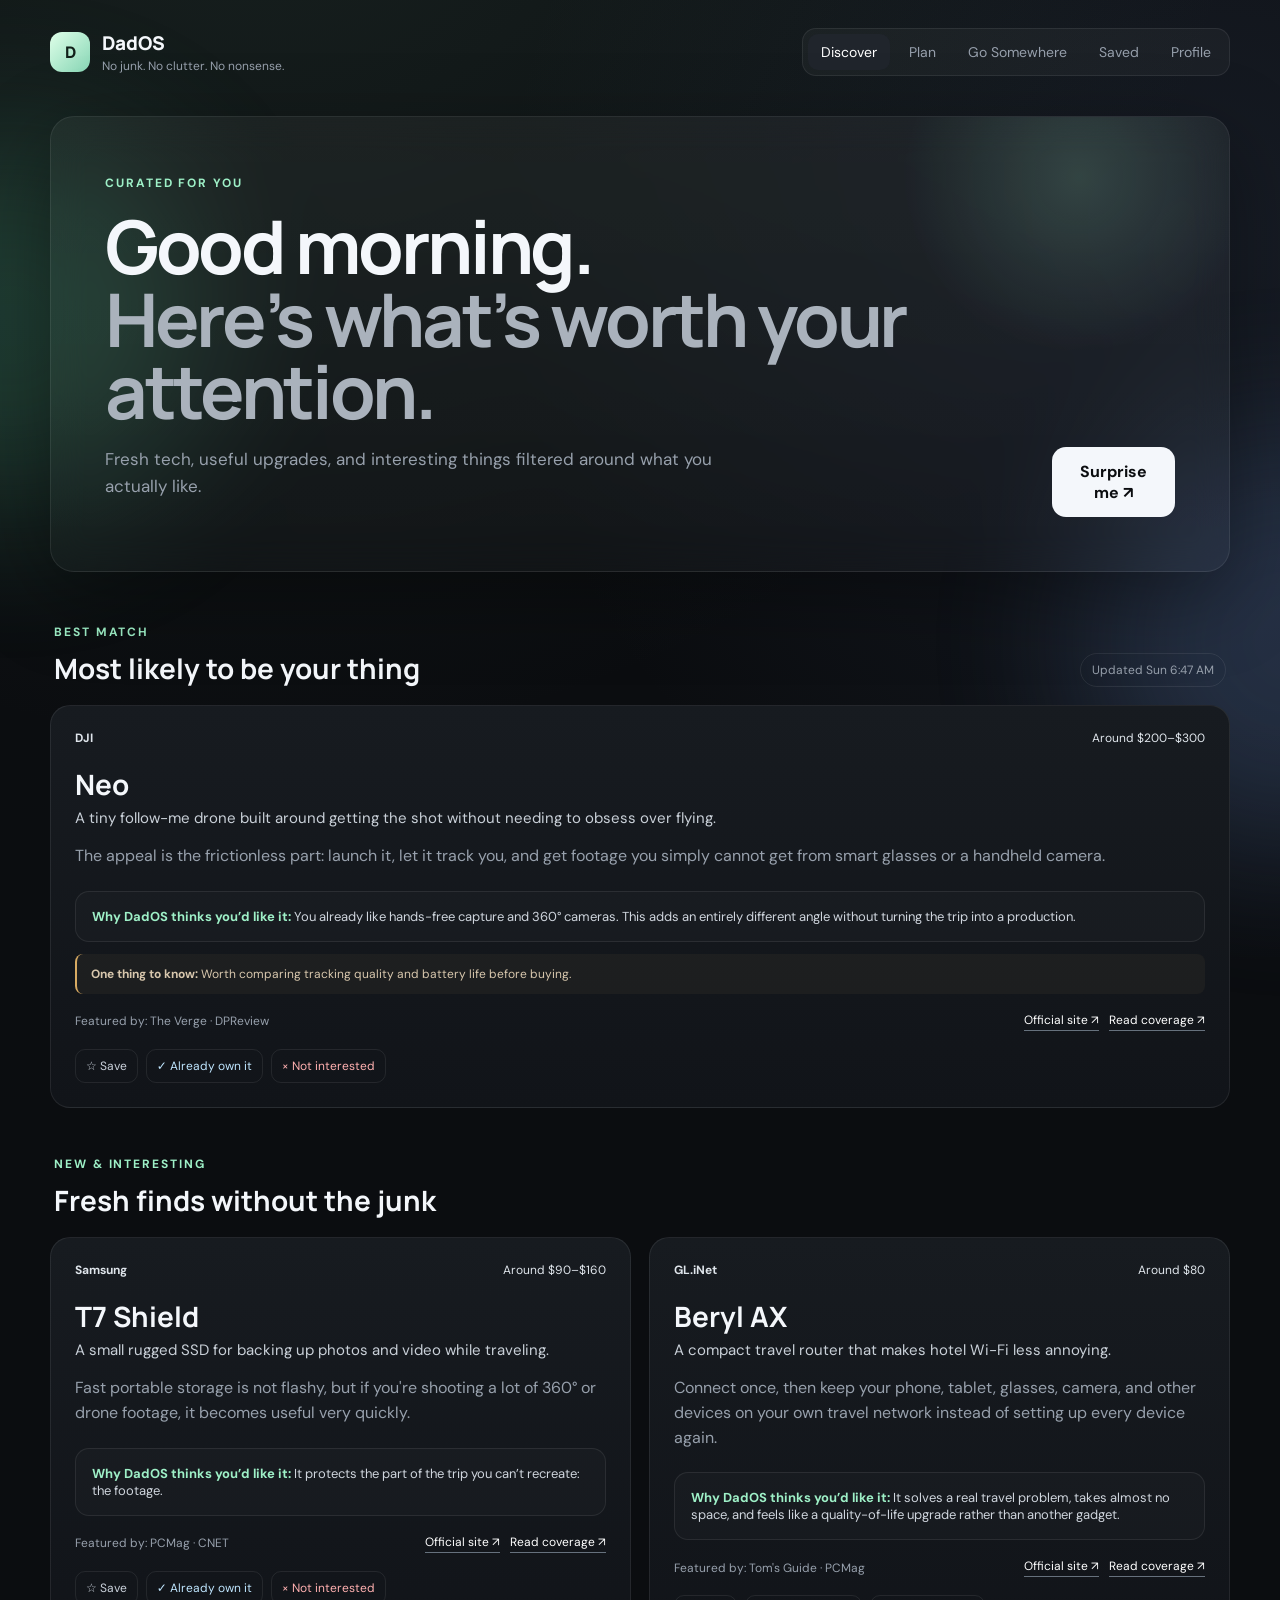
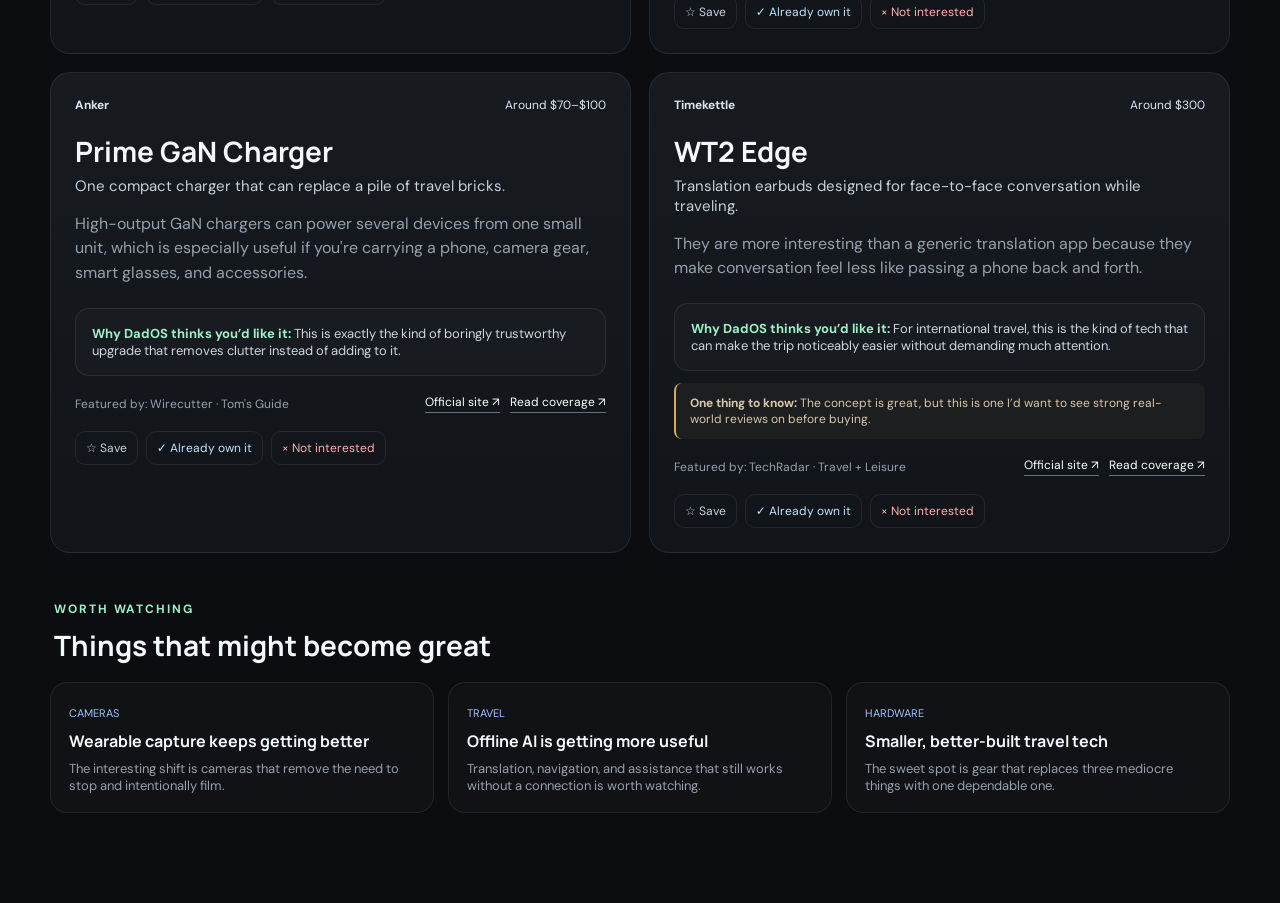
==== public/index.html @ a4ceeb44 "Add files via upload" ====
<!DOCTYPE html>
<html lang="en">
<head>
  <meta charset="UTF-8" />
  <meta name="viewport" content="width=device-width, initial-scale=1.0" />
  <title>DadOS</title>
  <meta name="description" content="Interesting things to buy. Interesting things to do. No junk." />
  <link rel="preconnect" href="https://fonts.googleapis.com">
  <link rel="preconnect" href="https://fonts.gstatic.com" crossorigin>
  <link href="https://fonts.googleapis.com/css2?family=DM+Sans:wght@400;500;600;700&family=Manrope:wght@600;700;800&display=swap" rel="stylesheet">
  <link rel="stylesheet" href="styles.css" />
</head>
<body>
  <div class="ambient ambient-one"></div>
  <div class="ambient ambient-two"></div>

  <header class="site-header">
    <div class="brand-wrap">
      <div class="logo">D</div>
      <div>
        <div class="brand">DadOS</div>
        <div class="tagline">No junk. No clutter. No nonsense.</div>
      </div>
    </div>
    <nav>
      <button class="nav-btn active" data-target="home">Discover</button>
      <button class="nav-btn" data-target="plan">Plan</button>
      <button class="nav-btn" data-target="go">Go Somewhere</button>
      <button class="nav-btn" data-target="saved">Saved</button>
      <button class="nav-btn" data-target="profile">Profile</button>
    </nav>
  </header>

  <main>
    <section id="home" class="page active">
      <div class="hero card glass">
        <div>
          <span class="eyebrow">CURATED FOR YOU</span>
          <h1>Good morning.<br><span>Here’s what’s worth your attention.</span></h1>
          <p>Fresh tech, useful upgrades, and interesting things filtered around what you actually like.</p>
        </div>
        <button id="surpriseBtn" class="primary-btn">Surprise me ↗</button>
      </div>

      <div class="section-head">
        <div>
          <span class="eyebrow">BEST MATCH</span>
          <h2>Most likely to be your thing</h2>
        </div>
        <div class="refresh-pill">Updated <span id="updatedText">today</span></div>
      </div>
      <div id="bestMatchGrid" class="tech-grid"></div>

      <div class="section-head compact">
        <div>
          <span class="eyebrow">NEW & INTERESTING</span>
          <h2>Fresh finds without the junk</h2>
        </div>
      </div>
      <div id="techGrid" class="tech-grid"></div>

      <div class="section-head compact">
        <div>
          <span class="eyebrow">WORTH WATCHING</span>
          <h2>Things that might become great</h2>
        </div>
      </div>
      <div id="watchGrid" class="watch-grid"></div>
    </section>

    <section id="plan" class="page">
      <div class="split">
        <div class="card planner-panel glass">
          <span class="eyebrow">PLAN SOMETHING</span>
          <h1>What are you doing soon?</h1>
          <p>Give DadOS the plan. It’ll turn that into a useful, organized brief — no chatting required.</p>
          <label for="tripInput">Upcoming plan</label>
          <textarea id="tripInput" placeholder="Going to Taiwan for 10 days in November..."></textarea>
          <div class="quick-chips">
            <button class="chip">Long flight</button>
            <button class="chip">International trip</button>
            <button class="chip">Hotel stay</button>
            <button class="chip">Photography</button>
          </div>
          <button id="generatePlanBtn" class="primary-btn wide">Build my brief</button>
        </div>
        <div class="card profile-card">
          <span class="eyebrow">DADOS FILTER</span>
          <h3>What makes the cut</h3>
          <div class="profile-row"><span>Established brands</span><b>Preferred</b></div>
          <div class="profile-row"><span>Solid build quality</span><b>Important</b></div>
          <div class="profile-row"><span>Travel + cameras</span><b>High interest</b></div>
          <div class="profile-row"><span>Low-clutter usefulness</span><b>Preferred</b></div>
          <div class="profile-row"><span>Generic rebrand junk</span><b class="bad">Skip</b></div>
          <div class="profile-row"><span>Suspiciously cheap hardware</span><b class="bad">Skip</b></div>
        </div>
      </div>
      <div id="planResults" class="results hidden"></div>
    </section>

    <section id="go" class="page">
      <div class="card glass activity-form">
        <span class="eyebrow">GO SOMEWHERE</span>
        <h1>What kind of day are we working with?</h1>
        <p>Pick the vibe. DadOS will surface a few things that are actually worth leaving the house for.</p>
        <div class="form-grid">
          <div class="control">
            <label>Energy <span id="energyValue">3/5</span></label>
            <input id="energy" type="range" min="1" max="5" value="3" />
            <div class="range-labels"><span>Couch</span><span>Send it</span></div>
          </div>
          <div class="control">
            <label>Budget</label>
            <div class="segmented" data-control="budget">
              <button data-value="$">$</button>
              <button class="selected" data-value="$$">$$</button>
              <button data-value="$$$">$$$</button>
              <button data-value="Whatever">Whatever</button>
            </div>
          </div>
          <div class="control">
            <label>Drive</label>
            <div class="segmented" data-control="distance">
              <button data-value="15 min">&lt;15m</button>
              <button data-value="45 min">45m</button>
              <button class="selected" data-value="90 min">90m</button>
              <button data-value="Road trip">Road trip</button>
            </div>
          </div>
          <div class="control">
            <label>Hungry?</label>
            <div class="segmented" data-control="hungry">
              <button data-value="No">No</button>
              <button class="selected" data-value="Maybe">Maybe</button>
              <button data-value="Definitely">Definitely</button>
            </div>
          </div>
          <div class="control full">
            <label>Mood</label>
            <div id="moods" class="mood-grid">
              <button class="mood selected">Interesting</button>
              <button class="mood">Adventurous</button>
              <button class="mood">Relaxing</button>
              <button class="mood">Weird</button>
              <button class="mood">Outdoors</button>
              <button class="mood">Competitive</button>
            </div>
          </div>
        </div>
        <button id="findActivityBtn" class="primary-btn">Give me ideas</button>
      </div>
      <div id="activityResults" class="results hidden"></div>
    </section>

    <section id="saved" class="page">
      <div class="empty-state card glass">
        <div class="empty-icon">☆</div>
        <h1>Saved for later</h1>
        <p>Things worth coming back to.</p>
        <div id="savedList"></div>
      </div>
    </section>

    <section id="profile" class="page">
      <div class="split">
        <div class="card profile-card">
          <span class="eyebrow">LEARNING PROFILE</span>
          <h1>Your DadOS taste profile</h1>
          <p class="muted-copy">DadOS learns from explicit feedback: what you save, already own, or reject.</p>
          <div class="stat-grid">
            <div class="stat"><b id="savedCount">0</b><span>Saved</span></div>
            <div class="stat"><b id="ownedCount">0</b><span>Already owned</span></div>
            <div class="stat"><b id="dismissedCount">0</b><span>Not interested</span></div>
          </div>
        </div>
        <div class="card profile-card">
          <span class="eyebrow">ALREADY OWN</span>
          <h3>Known gear</h3>
          <div id="ownedList" class="profile-list"></div>
        </div>
      </div>
    </section>
  </main>

  <div id="toast" class="toast">Saved</div>
  <script src="app.js"></script>
</body>
</html>
---- public/styles.css ----
:root{
  --bg:#0b0d10;--panel:#12151a;--line:rgba(255,255,255,.08);--text:#f4f7fb;
  --muted:#97a0ac;--accent:#9ef0c7;--accent2:#9dc4ff;--danger:#ff9b9b;--shadow:0 25px 80px rgba(0,0,0,.35)
}
*{box-sizing:border-box}
body{margin:0;min-height:100vh;background:radial-gradient(circle at 20% -10%,rgba(70,108,89,.22),transparent 34%),radial-gradient(circle at 95% 10%,rgba(69,87,120,.20),transparent 28%),var(--bg);color:var(--text);font-family:"DM Sans",system-ui,sans-serif}
button,textarea,input{font:inherit}button{cursor:pointer}.ambient{position:fixed;filter:blur(80px);opacity:.22;pointer-events:none;z-index:-1}.ambient-one{width:380px;height:380px;background:#58c795;top:15%;left:-180px;border-radius:50%}.ambient-two{width:420px;height:420px;background:#6e94d8;right:-220px;top:48%;border-radius:50%}
.site-header{width:min(1180px,calc(100% - 40px));margin:0 auto;padding:28px 0 18px;display:flex;align-items:center;justify-content:space-between;gap:24px}
.brand-wrap{display:flex;align-items:center;gap:12px}.logo{width:40px;height:40px;border-radius:12px;display:grid;place-items:center;font-family:Manrope,sans-serif;font-weight:800;background:linear-gradient(135deg,#dfffe9,#87d6b5);color:#112019}.brand{font-family:Manrope,sans-serif;font-weight:800;font-size:19px}.tagline{font-size:12px;color:var(--muted);margin-top:2px}
nav{display:flex;gap:6px;padding:5px;background:rgba(255,255,255,.035);border:1px solid var(--line);border-radius:14px}.nav-btn{border:0;background:transparent;color:var(--muted);padding:9px 13px;border-radius:10px;font-size:14px}.nav-btn.active,.nav-btn:hover{background:#20252c;color:white}
main{width:min(1180px,calc(100% - 40px));margin:22px auto 90px}.page{display:none}.page.active{display:block}.card{background:linear-gradient(180deg,rgba(255,255,255,.045),rgba(255,255,255,.025));border:1px solid var(--line);border-radius:24px;box-shadow:var(--shadow)}.glass{backdrop-filter:blur(18px)}
.hero{min-height:340px;padding:54px;display:flex;align-items:flex-end;justify-content:space-between;gap:40px;overflow:hidden;position:relative}.hero:after{content:"";position:absolute;width:400px;height:400px;border-radius:50%;background:radial-gradient(circle,rgba(158,240,199,.16),transparent 62%);top:-140px;right:-50px}
.eyebrow{font-size:12px;font-weight:700;letter-spacing:.16em;color:var(--accent)}h1,h2,h3{font-family:Manrope,sans-serif;margin:0}.hero h1{font-size:clamp(42px,6vw,74px);line-height:.98;letter-spacing:-.045em;margin:18px 0}.hero h1 span{color:#aab2bc}.hero p,.planner-panel p,.activity-form p,.muted-copy{color:var(--muted);max-width:650px;font-size:17px;line-height:1.6}
.primary-btn{border:0;border-radius:14px;padding:14px 18px;background:var(--text);color:#0b0d10;font-weight:700;transition:.2s transform,.2s opacity;position:relative;z-index:1}.primary-btn:hover{transform:translateY(-1px);opacity:.93}.primary-btn.wide{width:100%;margin-top:18px}
.section-head{display:flex;align-items:flex-end;justify-content:space-between;margin:48px 4px 18px}.section-head.compact{margin-top:44px}.section-head h2{font-size:28px;margin-top:8px}.refresh-pill{font-size:12px;color:var(--muted);border:1px solid var(--line);padding:8px 11px;border-radius:999px}
.tech-grid{display:grid;grid-template-columns:repeat(2,1fr);gap:18px}.tech-card{padding:24px;display:flex;flex-direction:column;background:linear-gradient(180deg,#171b20,#111419);border:1px solid var(--line);border-radius:20px}.tech-card.featured{grid-column:1/-1}
.product-kicker{display:flex;justify-content:space-between;gap:12px;color:var(--muted);font-size:12px}.brand-name{color:#dfe5eb;font-weight:700}.price{color:#dfe5eb}
.tech-card h3{font-size:28px;line-height:1.15;margin:22px 0 8px}.one-line{font-size:15px;color:#c9d0d8}.summary{color:var(--muted);line-height:1.55;margin:16px 0 0}
.why{margin-top:22px;padding:16px;border:1px solid var(--line);border-radius:14px;background:rgba(255,255,255,.02);font-size:13px;color:#cfd5dd}.why strong{color:var(--accent)}
.note{margin-top:12px;padding:12px 14px;border-left:2px solid #d8aa62;background:rgba(216,170,98,.05);color:#d8c7ad;font-size:12px;border-radius:8px}
.source-row{display:flex;justify-content:space-between;gap:12px;align-items:center;margin-top:18px;flex-wrap:wrap}.sources{font-size:12px;color:var(--muted)}.source-links{display:flex;gap:10px}.source-links a{font-size:12px;color:white;text-decoration:none;border-bottom:1px solid #66717d;padding-bottom:2px}
.card-actions{display:flex;gap:8px;flex-wrap:wrap;margin-top:18px}.action-btn{border:1px solid var(--line);background:transparent;color:#cbd2dc;padding:8px 10px;border-radius:10px;font-size:12px}.action-btn:hover{background:#20252c}.action-btn.owned{color:#bfe6ff}.action-btn.dismiss{color:#ffb0b0}
.watch-grid{display:grid;grid-template-columns:repeat(3,1fr);gap:14px}.watch-card{padding:18px;border:1px solid var(--line);border-radius:17px;background:rgba(255,255,255,.025)}.watch-card span{font-size:11px;color:var(--accent2)}.watch-card h3{font-size:16px;margin:8px 0}.watch-card p{font-size:13px;color:var(--muted);margin:0}
.split{display:grid;grid-template-columns:1.4fr .8fr;gap:18px}.planner-panel,.profile-card,.activity-form{padding:38px}.planner-panel h1,.activity-form h1,.profile-card h1{font-size:42px;letter-spacing:-.035em;margin:12px 0}
label{display:block;font-size:13px;font-weight:700;color:#cdd4dd;margin:25px 0 9px}textarea{width:100%;min-height:150px;resize:vertical;padding:18px;color:white;background:#0e1115;border:1px solid var(--line);border-radius:16px;outline:none;line-height:1.5}textarea:focus{border-color:rgba(158,240,199,.5)}
.quick-chips{display:flex;gap:8px;flex-wrap:wrap;margin-top:12px}.chip,.mood{padding:9px 11px;border-radius:999px;border:1px solid var(--line);background:transparent;color:var(--muted)}.chip:hover,.mood.selected{color:white;background:#20252c}
.profile-card h3{font-size:24px;margin:12px 0 28px}.profile-row{display:flex;justify-content:space-between;gap:16px;padding:15px 0;border-bottom:1px solid var(--line);color:var(--muted)}.profile-row b{color:#d9f9e8;font-size:13px}.profile-row b.bad{color:var(--danger)}
.results{margin-top:22px}.hidden{display:none!important}.result-title{margin:30px 0 18px}.result-title h2{font-size:32px}.result-sections{display:grid;grid-template-columns:repeat(2,1fr);gap:14px}.result-section{padding:22px;border:1px solid var(--line);border-radius:18px;background:rgba(255,255,255,.025)}.result-section h3{font-size:17px;margin-bottom:14px}.result-item{padding:12px 0;border-top:1px solid var(--line)}.result-item:first-of-type{border-top:0}.result-item b{font-size:14px}.result-item p{margin:5px 0 0;font-size:13px;color:var(--muted);line-height:1.5}
.activity-form{max-width:960px;margin:auto}.form-grid{display:grid;grid-template-columns:repeat(2,1fr);gap:24px 30px;margin:30px 0}.control label{margin-top:0}.control.full{grid-column:1/-1}input[type="range"]{width:100%;accent-color:#baf6d7}.range-labels{display:flex;justify-content:space-between;color:var(--muted);font-size:11px}.segmented{display:flex;gap:6px;flex-wrap:wrap}.segmented button{flex:1;min-width:75px;border:1px solid var(--line);background:#0f1216;color:var(--muted);padding:10px;border-radius:10px}.segmented button.selected{background:#edf5f0;color:#0d1110}.mood-grid{display:flex;gap:8px;flex-wrap:wrap}.activity-list{display:grid;grid-template-columns:repeat(3,1fr);gap:14px}.activity-card{padding:22px;border:1px solid var(--line);border-radius:18px;background:rgba(255,255,255,.025)}.activity-card .meta{font-size:11px;color:var(--accent);text-transform:uppercase;letter-spacing:.1em}.activity-card h3{font-size:20px;margin:10px 0}.activity-card p{color:var(--muted);font-size:13px;line-height:1.5}
.empty-state{text-align:center;padding:80px 30px}.empty-icon{font-size:44px;color:var(--muted);margin-bottom:15px}.empty-state p{color:var(--muted)}.saved-item{max-width:680px;margin:12px auto;padding:14px 16px;border:1px solid var(--line);border-radius:14px;text-align:left}
.profile-list{display:flex;flex-direction:column;gap:10px}.profile-list .saved-item{margin:0;max-width:none}.stat-grid{display:grid;grid-template-columns:repeat(3,1fr);gap:12px;margin-top:28px}.stat{border:1px solid var(--line);border-radius:16px;padding:20px}.stat b{display:block;font-size:28px}.stat span{display:block;color:var(--muted);font-size:12px;margin-top:4px}
.toast{position:fixed;bottom:25px;left:50%;transform:translate(-50%,20px);opacity:0;background:white;color:#111;padding:10px 14px;border-radius:10px;transition:.25s}.toast.show{opacity:1;transform:translate(-50%,0)}
@media(max-width:850px){.site-header{align-items:flex-start;flex-direction:column}nav{width:100%;overflow:auto}.hero{padding:34px;min-height:390px;align-items:flex-start;flex-direction:column}.tech-grid,.watch-grid,.result-sections,.activity-list{grid-template-columns:1fr}.tech-card.featured{grid-column:auto}.split{grid-template-columns:1fr}.form-grid{grid-template-columns:1fr}.control.full{grid-column:auto}}
@media(max-width:540px){main,.site-header{width:min(100% - 24px,1180px)}.tagline{display:none}.nav-btn{white-space:nowrap}.hero h1{font-size:44px}.planner-panel,.profile-card,.activity-form{padding:25px}.planner-panel h1,.activity-form h1,.profile-card h1{font-size:33px}.stat-grid{grid-template-columns:1fr}}
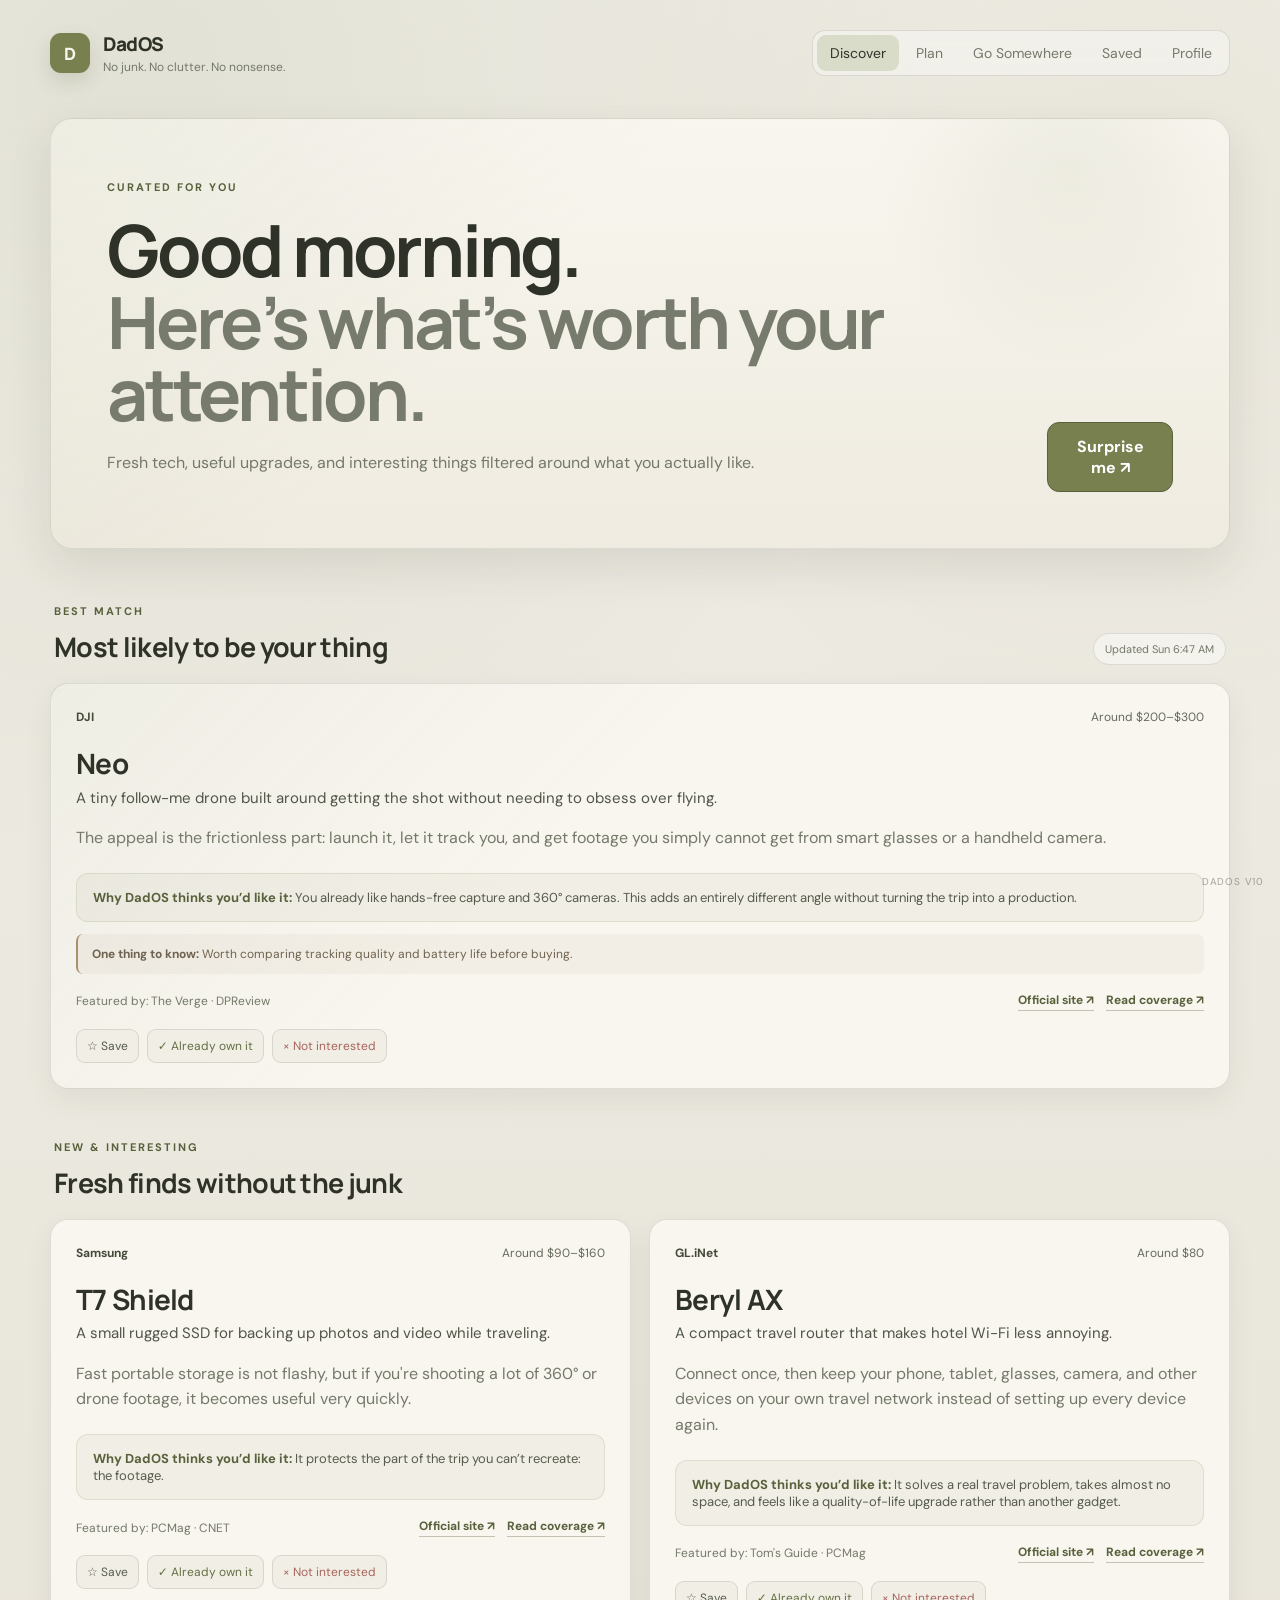
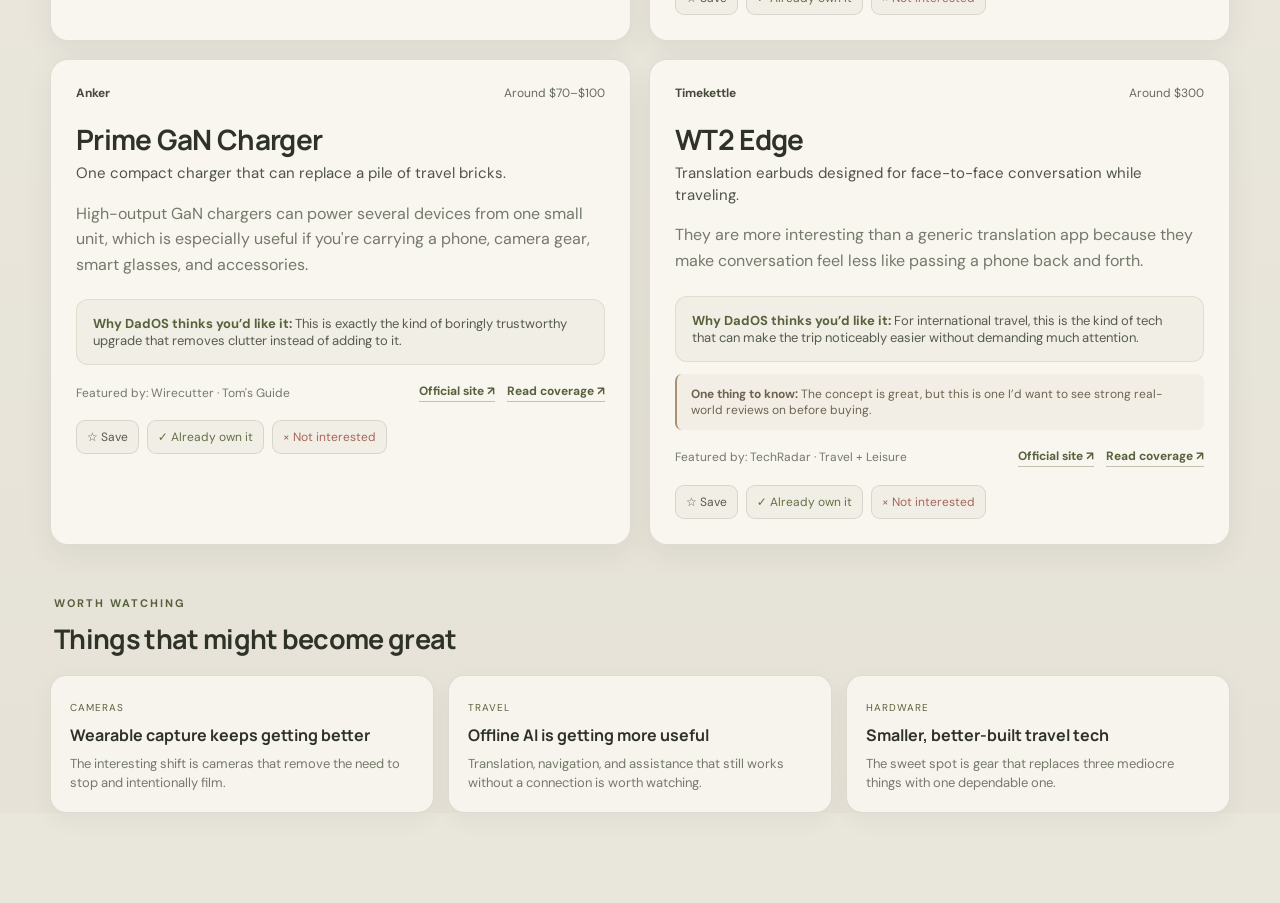
==== commit 82cfe432: "Add files via upload" ====
--- a/public/index.html
+++ b/public/index.html
@@ -8,7 +8,7 @@
   <link rel="preconnect" href="https://fonts.googleapis.com">
   <link rel="preconnect" href="https://fonts.gstatic.com" crossorigin>
   <link href="https://fonts.googleapis.com/css2?family=DM+Sans:wght@400;500;600;700&family=Manrope:wght@600;700;800&display=swap" rel="stylesheet">
-  <link rel="stylesheet" href="styles.css" />
+  <link rel="stylesheet" href="styles.css?v=10" />
 </head>
 <body>
   <div class="ambient ambient-one"></div>
@@ -183,6 +183,7 @@
   </main>
 
   <div id="toast" class="toast">Saved</div>
-  <script src="app.js"></script>
+  <div class="version-mark">DadOS v10</div>
+  <script src="app.js?v=10"></script>
 </body>
 </html>
--- a/public/styles.css
+++ b/public/styles.css
@@ -1,34 +1,253 @@
 :root{
-  --bg:#0b0d10;--panel:#12151a;--line:rgba(255,255,255,.08);--text:#f4f7fb;
-  --muted:#97a0ac;--accent:#9ef0c7;--accent2:#9dc4ff;--danger:#ff9b9b;--shadow:0 25px 80px rgba(0,0,0,.35)
+  --bg:#e9e6dc;
+  --bg-soft:#f2efe7;
+  --panel:#f7f4ed;
+  --panel-2:#ece8dd;
+  --panel-3:#ded9cc;
+  --line:rgba(52,56,43,.13);
+  --line-strong:rgba(52,56,43,.22);
+  --text:#2f3228;
+  --text-soft:#45493a;
+  --muted:#74796a;
+  --olive:#78804f;
+  --olive-light:#949c68;
+  --olive-deep:#59613c;
+  --warm:#a7926e;
+  --danger:#a8645c;
+  --shadow:0 18px 45px rgba(48,49,39,.10);
 }
 *{box-sizing:border-box}
-body{margin:0;min-height:100vh;background:radial-gradient(circle at 20% -10%,rgba(70,108,89,.22),transparent 34%),radial-gradient(circle at 95% 10%,rgba(69,87,120,.20),transparent 28%),var(--bg);color:var(--text);font-family:"DM Sans",system-ui,sans-serif}
-button,textarea,input{font:inherit}button{cursor:pointer}.ambient{position:fixed;filter:blur(80px);opacity:.22;pointer-events:none;z-index:-1}.ambient-one{width:380px;height:380px;background:#58c795;top:15%;left:-180px;border-radius:50%}.ambient-two{width:420px;height:420px;background:#6e94d8;right:-220px;top:48%;border-radius:50%}
-.site-header{width:min(1180px,calc(100% - 40px));margin:0 auto;padding:28px 0 18px;display:flex;align-items:center;justify-content:space-between;gap:24px}
-.brand-wrap{display:flex;align-items:center;gap:12px}.logo{width:40px;height:40px;border-radius:12px;display:grid;place-items:center;font-family:Manrope,sans-serif;font-weight:800;background:linear-gradient(135deg,#dfffe9,#87d6b5);color:#112019}.brand{font-family:Manrope,sans-serif;font-weight:800;font-size:19px}.tagline{font-size:12px;color:var(--muted);margin-top:2px}
-nav{display:flex;gap:6px;padding:5px;background:rgba(255,255,255,.035);border:1px solid var(--line);border-radius:14px}.nav-btn{border:0;background:transparent;color:var(--muted);padding:9px 13px;border-radius:10px;font-size:14px}.nav-btn.active,.nav-btn:hover{background:#20252c;color:white}
-main{width:min(1180px,calc(100% - 40px));margin:22px auto 90px}.page{display:none}.page.active{display:block}.card{background:linear-gradient(180deg,rgba(255,255,255,.045),rgba(255,255,255,.025));border:1px solid var(--line);border-radius:24px;box-shadow:var(--shadow)}.glass{backdrop-filter:blur(18px)}
-.hero{min-height:340px;padding:54px;display:flex;align-items:flex-end;justify-content:space-between;gap:40px;overflow:hidden;position:relative}.hero:after{content:"";position:absolute;width:400px;height:400px;border-radius:50%;background:radial-gradient(circle,rgba(158,240,199,.16),transparent 62%);top:-140px;right:-50px}
-.eyebrow{font-size:12px;font-weight:700;letter-spacing:.16em;color:var(--accent)}h1,h2,h3{font-family:Manrope,sans-serif;margin:0}.hero h1{font-size:clamp(42px,6vw,74px);line-height:.98;letter-spacing:-.045em;margin:18px 0}.hero h1 span{color:#aab2bc}.hero p,.planner-panel p,.activity-form p,.muted-copy{color:var(--muted);max-width:650px;font-size:17px;line-height:1.6}
-.primary-btn{border:0;border-radius:14px;padding:14px 18px;background:var(--text);color:#0b0d10;font-weight:700;transition:.2s transform,.2s opacity;position:relative;z-index:1}.primary-btn:hover{transform:translateY(-1px);opacity:.93}.primary-btn.wide{width:100%;margin-top:18px}
-.section-head{display:flex;align-items:flex-end;justify-content:space-between;margin:48px 4px 18px}.section-head.compact{margin-top:44px}.section-head h2{font-size:28px;margin-top:8px}.refresh-pill{font-size:12px;color:var(--muted);border:1px solid var(--line);padding:8px 11px;border-radius:999px}
-.tech-grid{display:grid;grid-template-columns:repeat(2,1fr);gap:18px}.tech-card{padding:24px;display:flex;flex-direction:column;background:linear-gradient(180deg,#171b20,#111419);border:1px solid var(--line);border-radius:20px}.tech-card.featured{grid-column:1/-1}
-.product-kicker{display:flex;justify-content:space-between;gap:12px;color:var(--muted);font-size:12px}.brand-name{color:#dfe5eb;font-weight:700}.price{color:#dfe5eb}
-.tech-card h3{font-size:28px;line-height:1.15;margin:22px 0 8px}.one-line{font-size:15px;color:#c9d0d8}.summary{color:var(--muted);line-height:1.55;margin:16px 0 0}
-.why{margin-top:22px;padding:16px;border:1px solid var(--line);border-radius:14px;background:rgba(255,255,255,.02);font-size:13px;color:#cfd5dd}.why strong{color:var(--accent)}
-.note{margin-top:12px;padding:12px 14px;border-left:2px solid #d8aa62;background:rgba(216,170,98,.05);color:#d8c7ad;font-size:12px;border-radius:8px}
-.source-row{display:flex;justify-content:space-between;gap:12px;align-items:center;margin-top:18px;flex-wrap:wrap}.sources{font-size:12px;color:var(--muted)}.source-links{display:flex;gap:10px}.source-links a{font-size:12px;color:white;text-decoration:none;border-bottom:1px solid #66717d;padding-bottom:2px}
-.card-actions{display:flex;gap:8px;flex-wrap:wrap;margin-top:18px}.action-btn{border:1px solid var(--line);background:transparent;color:#cbd2dc;padding:8px 10px;border-radius:10px;font-size:12px}.action-btn:hover{background:#20252c}.action-btn.owned{color:#bfe6ff}.action-btn.dismiss{color:#ffb0b0}
-.watch-grid{display:grid;grid-template-columns:repeat(3,1fr);gap:14px}.watch-card{padding:18px;border:1px solid var(--line);border-radius:17px;background:rgba(255,255,255,.025)}.watch-card span{font-size:11px;color:var(--accent2)}.watch-card h3{font-size:16px;margin:8px 0}.watch-card p{font-size:13px;color:var(--muted);margin:0}
-.split{display:grid;grid-template-columns:1.4fr .8fr;gap:18px}.planner-panel,.profile-card,.activity-form{padding:38px}.planner-panel h1,.activity-form h1,.profile-card h1{font-size:42px;letter-spacing:-.035em;margin:12px 0}
-label{display:block;font-size:13px;font-weight:700;color:#cdd4dd;margin:25px 0 9px}textarea{width:100%;min-height:150px;resize:vertical;padding:18px;color:white;background:#0e1115;border:1px solid var(--line);border-radius:16px;outline:none;line-height:1.5}textarea:focus{border-color:rgba(158,240,199,.5)}
-.quick-chips{display:flex;gap:8px;flex-wrap:wrap;margin-top:12px}.chip,.mood{padding:9px 11px;border-radius:999px;border:1px solid var(--line);background:transparent;color:var(--muted)}.chip:hover,.mood.selected{color:white;background:#20252c}
-.profile-card h3{font-size:24px;margin:12px 0 28px}.profile-row{display:flex;justify-content:space-between;gap:16px;padding:15px 0;border-bottom:1px solid var(--line);color:var(--muted)}.profile-row b{color:#d9f9e8;font-size:13px}.profile-row b.bad{color:var(--danger)}
-.results{margin-top:22px}.hidden{display:none!important}.result-title{margin:30px 0 18px}.result-title h2{font-size:32px}.result-sections{display:grid;grid-template-columns:repeat(2,1fr);gap:14px}.result-section{padding:22px;border:1px solid var(--line);border-radius:18px;background:rgba(255,255,255,.025)}.result-section h3{font-size:17px;margin-bottom:14px}.result-item{padding:12px 0;border-top:1px solid var(--line)}.result-item:first-of-type{border-top:0}.result-item b{font-size:14px}.result-item p{margin:5px 0 0;font-size:13px;color:var(--muted);line-height:1.5}
-.activity-form{max-width:960px;margin:auto}.form-grid{display:grid;grid-template-columns:repeat(2,1fr);gap:24px 30px;margin:30px 0}.control label{margin-top:0}.control.full{grid-column:1/-1}input[type="range"]{width:100%;accent-color:#baf6d7}.range-labels{display:flex;justify-content:space-between;color:var(--muted);font-size:11px}.segmented{display:flex;gap:6px;flex-wrap:wrap}.segmented button{flex:1;min-width:75px;border:1px solid var(--line);background:#0f1216;color:var(--muted);padding:10px;border-radius:10px}.segmented button.selected{background:#edf5f0;color:#0d1110}.mood-grid{display:flex;gap:8px;flex-wrap:wrap}.activity-list{display:grid;grid-template-columns:repeat(3,1fr);gap:14px}.activity-card{padding:22px;border:1px solid var(--line);border-radius:18px;background:rgba(255,255,255,.025)}.activity-card .meta{font-size:11px;color:var(--accent);text-transform:uppercase;letter-spacing:.1em}.activity-card h3{font-size:20px;margin:10px 0}.activity-card p{color:var(--muted);font-size:13px;line-height:1.5}
-.empty-state{text-align:center;padding:80px 30px}.empty-icon{font-size:44px;color:var(--muted);margin-bottom:15px}.empty-state p{color:var(--muted)}.saved-item{max-width:680px;margin:12px auto;padding:14px 16px;border:1px solid var(--line);border-radius:14px;text-align:left}
-.profile-list{display:flex;flex-direction:column;gap:10px}.profile-list .saved-item{margin:0;max-width:none}.stat-grid{display:grid;grid-template-columns:repeat(3,1fr);gap:12px;margin-top:28px}.stat{border:1px solid var(--line);border-radius:16px;padding:20px}.stat b{display:block;font-size:28px}.stat span{display:block;color:var(--muted);font-size:12px;margin-top:4px}
-.toast{position:fixed;bottom:25px;left:50%;transform:translate(-50%,20px);opacity:0;background:white;color:#111;padding:10px 14px;border-radius:10px;transition:.25s}.toast.show{opacity:1;transform:translate(-50%,0)}
-@media(max-width:850px){.site-header{align-items:flex-start;flex-direction:column}nav{width:100%;overflow:auto}.hero{padding:34px;min-height:390px;align-items:flex-start;flex-direction:column}.tech-grid,.watch-grid,.result-sections,.activity-list{grid-template-columns:1fr}.tech-card.featured{grid-column:auto}.split{grid-template-columns:1fr}.form-grid{grid-template-columns:1fr}.control.full{grid-column:auto}}
-@media(max-width:540px){main,.site-header{width:min(100% - 24px,1180px)}.tagline{display:none}.nav-btn{white-space:nowrap}.hero h1{font-size:44px}.planner-panel,.profile-card,.activity-form{padding:25px}.planner-panel h1,.activity-form h1,.profile-card h1{font-size:33px}.stat-grid{grid-template-columns:1fr}}
+html{background:var(--bg)}
+body{
+  margin:0;
+  min-height:100vh;
+  color:var(--text);
+  background:
+    radial-gradient(circle at 12% 2%,rgba(120,128,79,.10),transparent 32%),
+    radial-gradient(circle at 88% 8%,rgba(167,146,110,.08),transparent 24%),
+    linear-gradient(180deg,#efede5 0%,#e6e2d7 100%);
+  font-family:"DM Sans",system-ui,sans-serif;
+  -webkit-font-smoothing:antialiased;
+}
+button,textarea,input{font:inherit}
+button{cursor:pointer}
+.ambient{position:fixed;pointer-events:none;z-index:-1;border-radius:50%;filter:blur(120px);opacity:.12}
+.ambient-one{width:340px;height:340px;background:#8b9360;top:9%;left:-180px}
+.ambient-two{width:380px;height:380px;background:#b7a17d;right:-220px;top:55%}
+
+.site-header{
+  width:min(1180px,calc(100% - 40px));
+  margin:0 auto;
+  padding:30px 0 18px;
+  display:flex;align-items:center;justify-content:space-between;gap:24px;
+}
+.brand-wrap{display:flex;align-items:center;gap:13px}
+.logo{
+  width:40px;height:40px;border-radius:11px;
+  display:grid;place-items:center;
+  font-family:Manrope,sans-serif;font-weight:800;font-size:17px;
+  background:var(--olive);color:#f7f5ed;
+  box-shadow:0 8px 20px rgba(69,75,48,.16);
+}
+.brand{font-family:Manrope,sans-serif;font-weight:800;font-size:19px;letter-spacing:-.02em}
+.tagline{font-size:12px;color:var(--muted);margin-top:2px}
+nav{
+  display:flex;gap:4px;padding:4px;
+  background:rgba(255,255,255,.36);
+  border:1px solid var(--line);
+  border-radius:13px;
+  backdrop-filter:blur(10px);
+}
+.nav-btn{
+  border:0;background:transparent;color:var(--muted);
+  padding:9px 13px;border-radius:9px;font-size:14px;
+  transition:background .18s ease,color .18s ease;
+}
+.nav-btn.active,.nav-btn:hover{background:#d9dcc8;color:var(--text)}
+
+main{width:min(1180px,calc(100% - 40px));margin:24px auto 90px}
+.page{display:none}.page.active{display:block}
+.card{
+  background:rgba(248,246,239,.82);
+  border:1px solid var(--line);
+  border-radius:22px;
+  box-shadow:var(--shadow);
+}
+.glass{backdrop-filter:blur(12px)}
+
+.hero{
+  min-height:340px;padding:56px;
+  display:flex;align-items:flex-end;justify-content:space-between;gap:40px;
+  overflow:hidden;position:relative;
+  background:
+    linear-gradient(135deg,rgba(120,128,79,.08),transparent 40%),
+    linear-gradient(180deg,#f8f6ef,#efebe0);
+}
+.hero:after{
+  content:"";position:absolute;width:440px;height:440px;border-radius:50%;
+  background:radial-gradient(circle,rgba(120,128,79,.08),transparent 64%);
+  top:-170px;right:-60px;
+}
+.eyebrow{font-size:11px;font-weight:700;letter-spacing:.18em;color:var(--olive-deep)}
+h1,h2,h3{font-family:Manrope,sans-serif;margin:0}
+.hero h1{font-size:clamp(42px,6vw,72px);line-height:1;letter-spacing:-.045em;margin:18px 0 20px}
+.hero h1 span{color:#777b6e}
+.hero p,.planner-panel p,.activity-form p,.muted-copy{color:var(--muted);max-width:650px;font-size:16px;line-height:1.65}
+.primary-btn{
+  border:1px solid var(--olive-deep);border-radius:12px;padding:13px 17px;
+  background:var(--olive);color:white;font-weight:700;
+  transition:transform .18s ease,background .18s ease;
+  position:relative;z-index:1;
+}
+.primary-btn:hover{transform:translateY(-1px);background:#6c7447}
+.primary-btn.wide{width:100%;margin-top:18px}
+
+.section-head{display:flex;align-items:flex-end;justify-content:space-between;margin:50px 4px 18px}
+.section-head.compact{margin-top:46px}
+.section-head h2{font-size:27px;margin-top:8px;letter-spacing:-.025em}
+.refresh-pill{
+  font-size:11px;color:var(--muted);border:1px solid var(--line);
+  padding:8px 11px;border-radius:999px;background:rgba(255,255,255,.44)
+}
+
+.tech-grid{display:grid;grid-template-columns:repeat(2,1fr);gap:18px}
+.tech-card{
+  padding:25px;display:flex;flex-direction:column;
+  background:#f8f6ef;border:1px solid var(--line);border-radius:18px;
+  box-shadow:0 10px 28px rgba(55,57,45,.07);
+  transition:border-color .18s ease,transform .18s ease,box-shadow .18s ease;
+}
+.tech-card:hover{border-color:var(--line-strong);transform:translateY(-1px);box-shadow:0 14px 32px rgba(55,57,45,.10)}
+.tech-card.featured{
+  grid-column:1/-1;
+  background:
+    linear-gradient(135deg,rgba(120,128,79,.07),transparent 42%),
+    #f8f6ef;
+}
+.product-kicker{display:flex;justify-content:space-between;gap:12px;color:var(--muted);font-size:12px}
+.brand-name{color:var(--text-soft);font-weight:700}
+.price{color:#666b5e}
+.tech-card h3{font-size:28px;line-height:1.15;margin:22px 0 8px;letter-spacing:-.025em}
+.one-line{font-size:15px;color:#505548;line-height:1.45}
+.summary{color:var(--muted);line-height:1.6;margin:16px 0 0}
+.why{
+  margin-top:22px;padding:15px 16px;border:1px solid rgba(120,128,79,.16);
+  border-radius:12px;background:rgba(120,128,79,.055);
+  font-size:13px;color:#565b4d;
+}
+.why strong{color:var(--olive-deep)}
+.note{
+  margin-top:12px;padding:12px 14px;border-left:2px solid var(--warm);
+  background:rgba(167,146,110,.08);color:#6f634f;font-size:12px;border-radius:7px;
+}
+.source-row{display:flex;justify-content:space-between;gap:12px;align-items:center;margin-top:18px;flex-wrap:wrap}
+.sources{font-size:12px;color:var(--muted)}
+.source-links{display:flex;gap:12px}
+.source-links a,.activity-links a{font-size:12px;color:var(--olive-deep);font-weight:700;text-decoration:none;border-bottom:1px solid rgba(89,97,60,.35);padding-bottom:2px}
+.card-actions{display:flex;gap:8px;flex-wrap:wrap;margin-top:18px}
+.action-btn{
+  border:1px solid var(--line);background:#f1eee5;color:#565b4e;
+  padding:8px 10px;border-radius:9px;font-size:12px;
+}
+.action-btn:hover{background:#e6e2d7}
+.action-btn.owned{color:#647044}
+.action-btn.dismiss{color:#a8645c}
+
+.watch-grid{display:grid;grid-template-columns:repeat(3,1fr);gap:14px}
+.watch-card,.result-section,.activity-card{
+  padding:19px;border:1px solid var(--line);border-radius:16px;background:#f7f4ed;
+  box-shadow:0 8px 22px rgba(55,57,45,.05);
+}
+.watch-card span,.activity-card .meta{font-size:10px;color:var(--olive-deep);letter-spacing:.1em}
+.watch-card h3{font-size:16px;margin:8px 0}
+.watch-card p,.activity-card p{font-size:13px;line-height:1.5;color:var(--muted);margin:0}
+
+.split{display:grid;grid-template-columns:1.4fr .8fr;gap:18px}
+.planner-panel,.profile-card,.activity-form{padding:38px}
+.planner-panel h1,.activity-form h1,.profile-card h1{font-size:42px;letter-spacing:-.035em;margin:12px 0}
+label{display:block;font-size:13px;font-weight:700;color:#5d6254;margin:25px 0 9px}
+textarea{
+  width:100%;min-height:150px;resize:vertical;padding:18px;color:var(--text);
+  background:#f8f6ef;border:1px solid var(--line);border-radius:14px;outline:none;line-height:1.5;
+}
+textarea:focus{border-color:rgba(120,128,79,.55)}
+.quick-chips{display:flex;gap:8px;flex-wrap:wrap;margin-top:12px}
+.chip,.mood{
+  padding:9px 11px;border-radius:999px;border:1px solid var(--line);
+  background:#f4f1e9;color:var(--muted)
+}
+.chip:hover,.mood.selected{color:var(--text);background:#dfe2cd;border-color:rgba(120,128,79,.25)}
+.profile-card h3{font-size:24px;margin:12px 0 28px}
+.profile-row{display:flex;justify-content:space-between;gap:16px;padding:15px 0;border-bottom:1px solid var(--line);color:var(--muted)}
+.profile-row b{color:var(--olive-deep);font-size:13px}
+.profile-row b.bad{color:var(--danger)}
+
+.results{margin-top:22px}.hidden{display:none!important}
+.result-title{margin:30px 0 18px}.result-title h2{font-size:32px}
+.result-sections{display:grid;grid-template-columns:repeat(2,1fr);gap:14px}
+.result-section h3{font-size:17px;margin-bottom:14px}
+.result-item{padding:12px 0;border-top:1px solid var(--line)}
+.result-item:first-of-type{border-top:0}
+.result-item b{font-size:14px}
+.result-item p{margin:5px 0 0;font-size:13px;color:var(--muted);line-height:1.5}
+
+.activity-form{max-width:960px;margin:auto}
+.form-grid{display:grid;grid-template-columns:repeat(2,1fr);gap:24px 30px;margin:30px 0}
+.control label{margin-top:0}
+.control.full{grid-column:1/-1}
+input[type="range"]{width:100%;accent-color:var(--olive)}
+.range-labels{display:flex;justify-content:space-between;color:var(--muted);font-size:11px}
+.segmented{display:flex;gap:6px;flex-wrap:wrap}
+.segmented button{
+  flex:1;min-width:75px;border:1px solid var(--line);background:#f5f2e9;color:var(--muted);
+  padding:10px;border-radius:9px
+}
+.segmented button.selected{background:var(--olive);color:white;border-color:transparent}
+.mood-grid{display:flex;gap:8px;flex-wrap:wrap}
+.activity-list{display:grid;grid-template-columns:repeat(3,1fr);gap:14px}
+.activity-card h3{font-size:20px;margin:10px 0}
+.activity-links{display:flex;gap:14px;flex-wrap:wrap;margin-top:18px}
+
+.empty-state{text-align:center;padding:80px 30px}
+.empty-icon{font-size:44px;color:var(--muted);margin-bottom:15px}
+.empty-state p{color:var(--muted)}
+.saved-item{
+  max-width:680px;margin:12px auto;padding:14px 16px;border:1px solid var(--line);
+  border-radius:12px;text-align:left;background:#f6f3eb
+}
+.profile-list{display:flex;flex-direction:column;gap:10px}
+.profile-list .saved-item{margin:0;max-width:none}
+.stat-grid{display:grid;grid-template-columns:repeat(3,1fr);gap:12px;margin-top:28px}
+.stat{border:1px solid var(--line);border-radius:14px;padding:20px;background:#f5f2ea}
+.stat b{display:block;font-size:28px}.stat span{display:block;color:var(--muted);font-size:12px;margin-top:4px}
+.toast{
+  position:fixed;bottom:25px;left:50%;transform:translate(-50%,20px);opacity:0;
+  background:#33372c;color:#f6f4ec;padding:10px 14px;border-radius:9px;transition:.25s;
+  box-shadow:0 12px 30px rgba(0,0,0,.14)
+}
+.toast.show{opacity:1;transform:translate(-50%,0)}
+.version-mark{
+  position:fixed;right:16px;bottom:12px;font-size:10px;color:rgba(64,69,57,.45);
+  letter-spacing:.08em;text-transform:uppercase;pointer-events:none
+}
+#findActivityBtn:disabled{opacity:.65;cursor:wait}
+
+@media(max-width:850px){
+  .site-header{align-items:flex-start;flex-direction:column}
+  nav{width:100%;overflow:auto}
+  .hero{padding:34px;min-height:390px;align-items:flex-start;flex-direction:column}
+  .tech-grid,.watch-grid,.result-sections,.activity-list{grid-template-columns:1fr}
+  .tech-card.featured{grid-column:auto}
+  .split{grid-template-columns:1fr}
+  .form-grid{grid-template-columns:1fr}
+  .control.full{grid-column:auto}
+}
+@media(max-width:540px){
+  main,.site-header{width:min(100% - 24px,1180px)}
+  .tagline{display:none}
+  .nav-btn{white-space:nowrap}
+  .hero h1{font-size:44px}
+  .planner-panel,.profile-card,.activity-form{padding:25px}
+  .planner-panel h1,.activity-form h1,.profile-card h1{font-size:33px}
+  .stat-grid{grid-template-columns:1fr}
+}
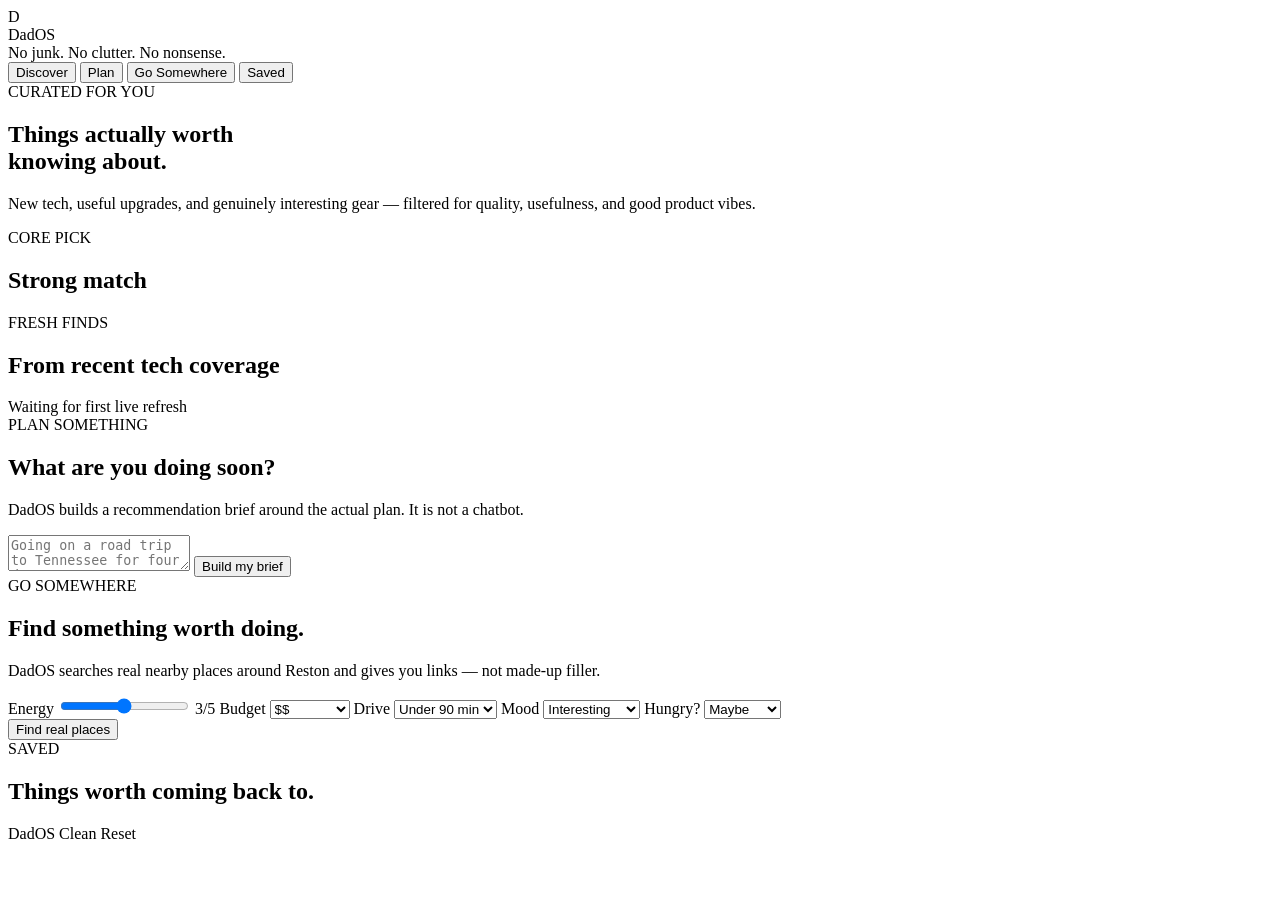
==== commit 0b092d01: "Add files via upload" ====
--- a/public/index.html
+++ b/public/index.html
@@ -1,189 +1,133 @@
-<!DOCTYPE html>
+<!doctype html>
 <html lang="en">
 <head>
-  <meta charset="UTF-8" />
-  <meta name="viewport" content="width=device-width, initial-scale=1.0" />
+  <meta charset="utf-8">
+  <meta name="viewport" content="width=device-width, initial-scale=1">
   <title>DadOS</title>
-  <meta name="description" content="Interesting things to buy. Interesting things to do. No junk." />
-  <link rel="preconnect" href="https://fonts.googleapis.com">
-  <link rel="preconnect" href="https://fonts.gstatic.com" crossorigin>
-  <link href="https://fonts.googleapis.com/css2?family=DM+Sans:wght@400;500;600;700&family=Manrope:wght@600;700;800&display=swap" rel="stylesheet">
-  <link rel="stylesheet" href="styles.css?v=10" />
+  <meta name="description" content="Interesting things to buy. Interesting things to do. No junk.">
+  <link rel="stylesheet" href="/styles.css?v=reset1">
 </head>
 <body>
-  <div class="ambient ambient-one"></div>
-  <div class="ambient ambient-two"></div>
-
-  <header class="site-header">
-    <div class="brand-wrap">
-      <div class="logo">D</div>
+  <header class="topbar">
+    <div class="brand-lockup">
+      <div class="brand-mark">D</div>
       <div>
         <div class="brand">DadOS</div>
-        <div class="tagline">No junk. No clutter. No nonsense.</div>
+        <div class="tag">No junk. No clutter. No nonsense.</div>
       </div>
     </div>
     <nav>
-      <button class="nav-btn active" data-target="home">Discover</button>
-      <button class="nav-btn" data-target="plan">Plan</button>
-      <button class="nav-btn" data-target="go">Go Somewhere</button>
-      <button class="nav-btn" data-target="saved">Saved</button>
-      <button class="nav-btn" data-target="profile">Profile</button>
+      <button class="nav active" data-page="discover">Discover</button>
+      <button class="nav" data-page="plan">Plan</button>
+      <button class="nav" data-page="go">Go Somewhere</button>
+      <button class="nav" data-page="saved">Saved</button>
     </nav>
   </header>
 
   <main>
-    <section id="home" class="page active">
-      <div class="hero card glass">
+    <section id="discover" class="page active">
+      <div class="hero">
         <div>
-          <span class="eyebrow">CURATED FOR YOU</span>
-          <h1>Good morning.<br><span>Here’s what’s worth your attention.</span></h1>
-          <p>Fresh tech, useful upgrades, and interesting things filtered around what you actually like.</p>
+          <div class="eyebrow">CURATED FOR YOU</div>
+          <h1>Things actually worth<br>knowing about.</h1>
+          <p>New tech, useful upgrades, and genuinely interesting gear — filtered for quality, usefulness, and good product vibes.</p>
         </div>
-        <button id="surpriseBtn" class="primary-btn">Surprise me ↗</button>
       </div>
 
       <div class="section-head">
         <div>
-          <span class="eyebrow">BEST MATCH</span>
-          <h2>Most likely to be your thing</h2>
-        </div>
-        <div class="refresh-pill">Updated <span id="updatedText">today</span></div>
-      </div>
-      <div id="bestMatchGrid" class="tech-grid"></div>
-
-      <div class="section-head compact">
-        <div>
-          <span class="eyebrow">NEW & INTERESTING</span>
-          <h2>Fresh finds without the junk</h2>
+          <div class="eyebrow">CORE PICK</div>
+          <h2>Strong match</h2>
         </div>
       </div>
-      <div id="techGrid" class="tech-grid"></div>
+      <div id="coreGrid" class="cards"></div>
 
-      <div class="section-head compact">
+      <div class="section-head">
         <div>
-          <span class="eyebrow">WORTH WATCHING</span>
-          <h2>Things that might become great</h2>
+          <div class="eyebrow">FRESH FINDS</div>
+          <h2>From recent tech coverage</h2>
         </div>
+        <span id="feedStatus" class="status">Waiting for first live refresh</span>
       </div>
-      <div id="watchGrid" class="watch-grid"></div>
+      <div id="liveGrid" class="cards"></div>
     </section>
 
     <section id="plan" class="page">
-      <div class="split">
-        <div class="card planner-panel glass">
-          <span class="eyebrow">PLAN SOMETHING</span>
-          <h1>What are you doing soon?</h1>
-          <p>Give DadOS the plan. It’ll turn that into a useful, organized brief — no chatting required.</p>
-          <label for="tripInput">Upcoming plan</label>
-          <textarea id="tripInput" placeholder="Going to Taiwan for 10 days in November..."></textarea>
-          <div class="quick-chips">
-            <button class="chip">Long flight</button>
-            <button class="chip">International trip</button>
-            <button class="chip">Hotel stay</button>
-            <button class="chip">Photography</button>
-          </div>
-          <button id="generatePlanBtn" class="primary-btn wide">Build my brief</button>
-        </div>
-        <div class="card profile-card">
-          <span class="eyebrow">DADOS FILTER</span>
-          <h3>What makes the cut</h3>
-          <div class="profile-row"><span>Established brands</span><b>Preferred</b></div>
-          <div class="profile-row"><span>Solid build quality</span><b>Important</b></div>
-          <div class="profile-row"><span>Travel + cameras</span><b>High interest</b></div>
-          <div class="profile-row"><span>Low-clutter usefulness</span><b>Preferred</b></div>
-          <div class="profile-row"><span>Generic rebrand junk</span><b class="bad">Skip</b></div>
-          <div class="profile-row"><span>Suspiciously cheap hardware</span><b class="bad">Skip</b></div>
-        </div>
+      <div class="panel planner">
+        <div class="eyebrow">PLAN SOMETHING</div>
+        <h1>What are you doing soon?</h1>
+        <p>DadOS builds a recommendation brief around the actual plan. It is not a chatbot.</p>
+        <textarea id="planInput" placeholder="Going on a road trip to Tennessee for four days..."></textarea>
+        <button id="planBtn" class="primary">Build my brief</button>
       </div>
-      <div id="planResults" class="results hidden"></div>
+      <div id="planResults"></div>
     </section>
 
     <section id="go" class="page">
-      <div class="card glass activity-form">
-        <span class="eyebrow">GO SOMEWHERE</span>
-        <h1>What kind of day are we working with?</h1>
-        <p>Pick the vibe. DadOS will surface a few things that are actually worth leaving the house for.</p>
-        <div class="form-grid">
-          <div class="control">
-            <label>Energy <span id="energyValue">3/5</span></label>
-            <input id="energy" type="range" min="1" max="5" value="3" />
-            <div class="range-labels"><span>Couch</span><span>Send it</span></div>
-          </div>
-          <div class="control">
-            <label>Budget</label>
-            <div class="segmented" data-control="budget">
-              <button data-value="$">$</button>
-              <button class="selected" data-value="$$">$$</button>
-              <button data-value="$$$">$$$</button>
-              <button data-value="Whatever">Whatever</button>
-            </div>
-          </div>
-          <div class="control">
-            <label>Drive</label>
-            <div class="segmented" data-control="distance">
-              <button data-value="15 min">&lt;15m</button>
-              <button data-value="45 min">45m</button>
-              <button class="selected" data-value="90 min">90m</button>
-              <button data-value="Road trip">Road trip</button>
-            </div>
-          </div>
-          <div class="control">
-            <label>Hungry?</label>
-            <div class="segmented" data-control="hungry">
-              <button data-value="No">No</button>
-              <button class="selected" data-value="Maybe">Maybe</button>
-              <button data-value="Definitely">Definitely</button>
-            </div>
-          </div>
-          <div class="control full">
-            <label>Mood</label>
-            <div id="moods" class="mood-grid">
-              <button class="mood selected">Interesting</button>
-              <button class="mood">Adventurous</button>
-              <button class="mood">Relaxing</button>
-              <button class="mood">Weird</button>
-              <button class="mood">Outdoors</button>
-              <button class="mood">Competitive</button>
-            </div>
-          </div>
+      <div class="panel">
+        <div class="eyebrow">GO SOMEWHERE</div>
+        <h1>Find something worth doing.</h1>
+        <p>DadOS searches real nearby places around Reston and gives you links — not made-up filler.</p>
+
+        <div class="controls">
+          <label>Energy
+            <input id="energy" type="range" min="1" max="5" value="3">
+            <span id="energyOut">3/5</span>
+          </label>
+
+          <label>Budget
+            <select id="budget">
+              <option>$</option>
+              <option selected>$$</option>
+              <option>$$$</option>
+              <option>Whatever</option>
+            </select>
+          </label>
+
+          <label>Drive
+            <select id="distance">
+              <option value="15">Under 15 min</option>
+              <option value="45">Under 45 min</option>
+              <option value="90" selected>Under 90 min</option>
+              <option value="180">Road trip</option>
+            </select>
+          </label>
+
+          <label>Mood
+            <select id="mood">
+              <option>Interesting</option>
+              <option>Adventurous</option>
+              <option>Relaxing</option>
+              <option>Weird</option>
+              <option>Outdoors</option>
+              <option>Competitive</option>
+            </select>
+          </label>
+
+          <label>Hungry?
+            <select id="hungry">
+              <option>No</option>
+              <option selected>Maybe</option>
+              <option>Definitely</option>
+            </select>
+          </label>
         </div>
-        <button id="findActivityBtn" class="primary-btn">Give me ideas</button>
+        <button id="goBtn" class="primary">Find real places</button>
       </div>
-      <div id="activityResults" class="results hidden"></div>
+      <div id="goResults"></div>
     </section>
 
     <section id="saved" class="page">
-      <div class="empty-state card glass">
-        <div class="empty-icon">☆</div>
-        <h1>Saved for later</h1>
-        <p>Things worth coming back to.</p>
-        <div id="savedList"></div>
-      </div>
-    </section>
-
-    <section id="profile" class="page">
-      <div class="split">
-        <div class="card profile-card">
-          <span class="eyebrow">LEARNING PROFILE</span>
-          <h1>Your DadOS taste profile</h1>
-          <p class="muted-copy">DadOS learns from explicit feedback: what you save, already own, or reject.</p>
-          <div class="stat-grid">
-            <div class="stat"><b id="savedCount">0</b><span>Saved</span></div>
-            <div class="stat"><b id="ownedCount">0</b><span>Already owned</span></div>
-            <div class="stat"><b id="dismissedCount">0</b><span>Not interested</span></div>
-          </div>
-        </div>
-        <div class="card profile-card">
-          <span class="eyebrow">ALREADY OWN</span>
-          <h3>Known gear</h3>
-          <div id="ownedList" class="profile-list"></div>
-        </div>
+      <div class="panel">
+        <div class="eyebrow">SAVED</div>
+        <h1>Things worth coming back to.</h1>
+        <div id="savedGrid" class="cards"></div>
       </div>
     </section>
   </main>
 
-  <div id="toast" class="toast">Saved</div>
-  <div class="version-mark">DadOS v10</div>
-  <script src="app.js?v=10"></script>
+  <div class="version">DadOS Clean Reset</div>
+  <div id="toast" class="toast"></div>
+  <script src="/app.js?v=reset1"></script>
 </body>
 </html>
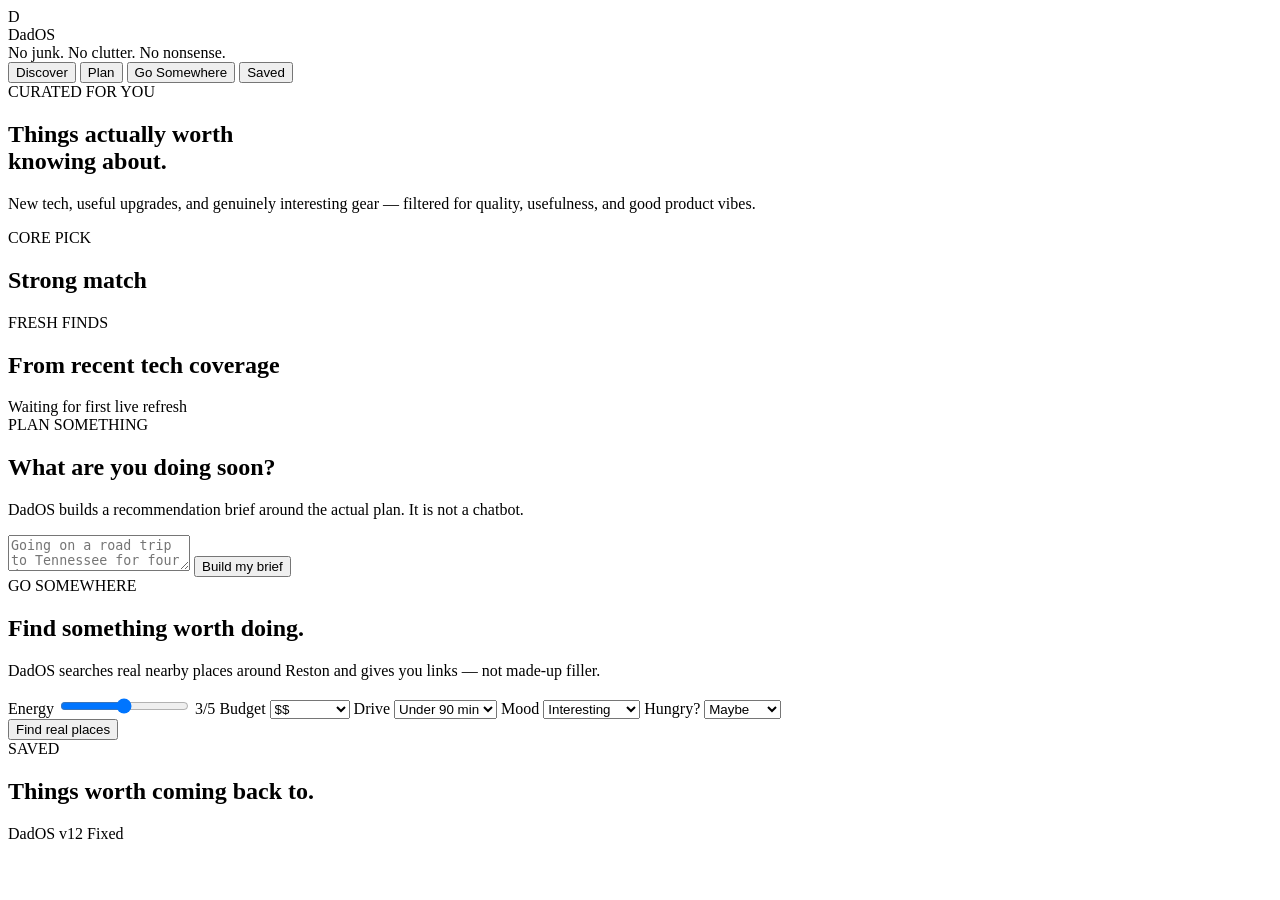
==== commit 4e5ee686: "Add files via upload" ====
--- a/public/index.html
+++ b/public/index.html
@@ -5,7 +5,7 @@
   <meta name="viewport" content="width=device-width, initial-scale=1">
   <title>DadOS</title>
   <meta name="description" content="Interesting things to buy. Interesting things to do. No junk.">
-  <link rel="stylesheet" href="/styles.css?v=reset1">
+  <link rel="stylesheet" href="/styles.css?v=12">
 </head>
 <body>
   <header class="topbar">
@@ -126,8 +126,8 @@
     </section>
   </main>
 
-  <div class="version">DadOS Clean Reset</div>
+  <div class="version">DadOS v12 Fixed</div>
   <div id="toast" class="toast"></div>
-  <script src="/app.js?v=reset1"></script>
+  <script src="/app.js?v=12"></script>
 </body>
 </html>
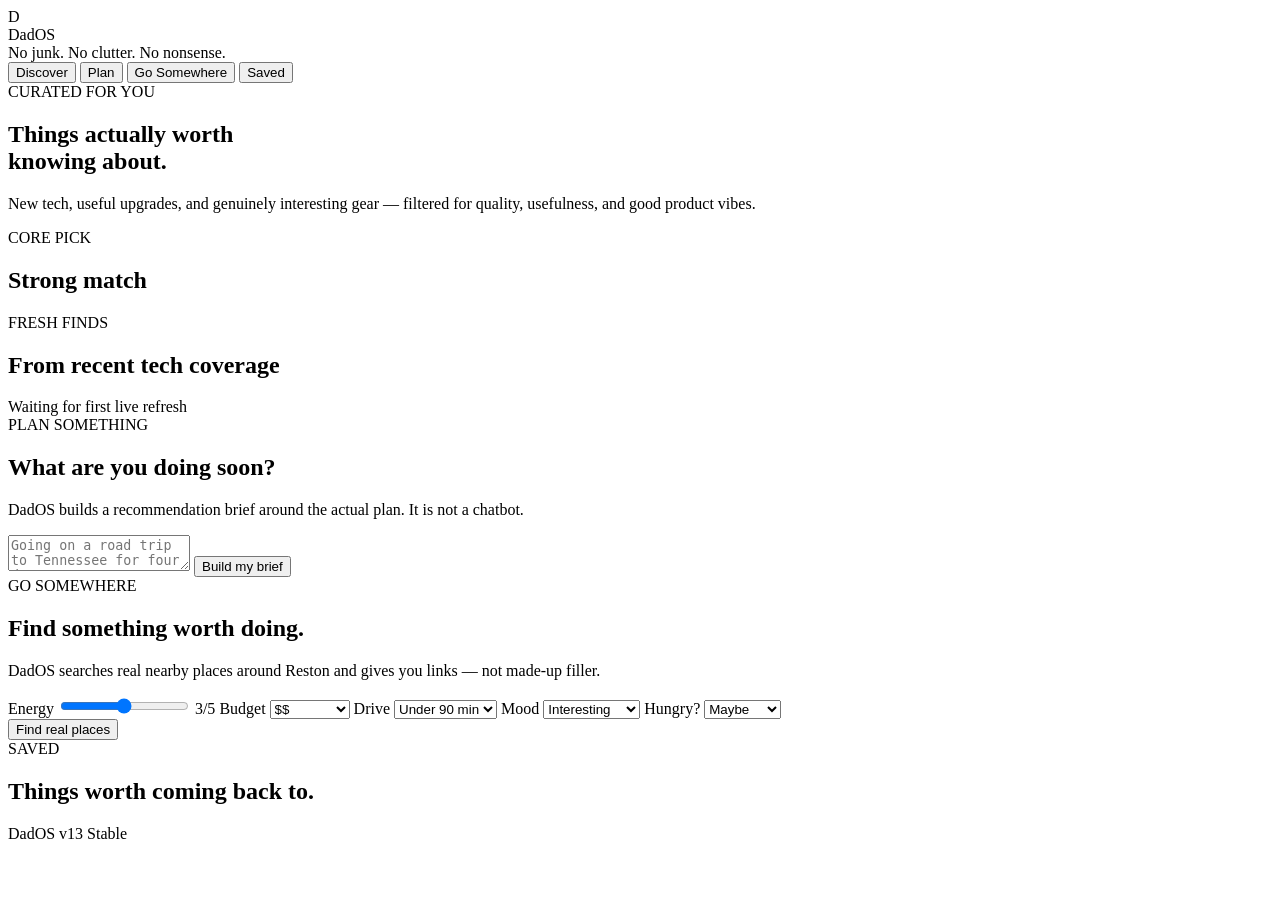
==== commit 57952f8d: "Add files via upload" ====
--- a/public/index.html
+++ b/public/index.html
@@ -5,7 +5,7 @@
   <meta name="viewport" content="width=device-width, initial-scale=1">
   <title>DadOS</title>
   <meta name="description" content="Interesting things to buy. Interesting things to do. No junk.">
-  <link rel="stylesheet" href="/styles.css?v=12">
+  <link rel="stylesheet" href="/styles.css?v=13">
 </head>
 <body>
   <header class="topbar">
@@ -126,8 +126,8 @@
     </section>
   </main>
 
-  <div class="version">DadOS v12 Fixed</div>
+  <div class="version">DadOS v13 Stable</div>
   <div id="toast" class="toast"></div>
-  <script src="/app.js?v=12"></script>
+  <script src="/app.js?v=13"></script>
 </body>
 </html>
